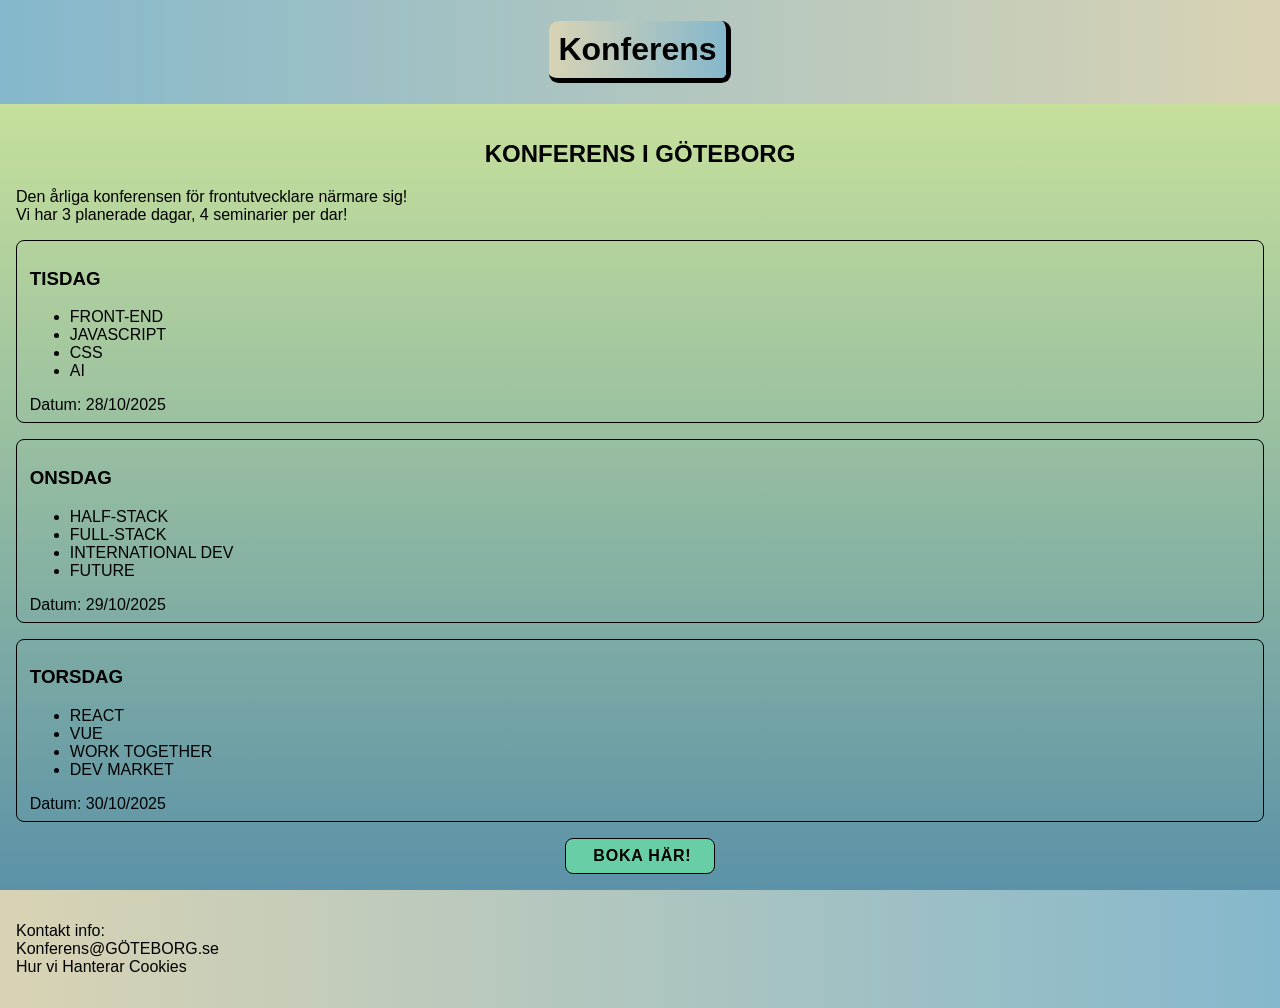
==== index.html @ 5eea9b91 "additional hmtl added" ====
<!DOCTYPE html>
<html lang="en">
<head>
    <meta charset="UTF-8">
    <meta name="viewport" content="width=device-width, initial-scale=1.0">
    <title>Konferens</title>
    <link rel="stylesheet" href="style.css">
</head>
<body>
    <header class="header">
        <div class="">
            <h1 class="title-konferens"> Konferens </h1>
        </div>
        
    </header>

    <main class="main">
        <div class="main-contents">
            <h2 class="konf-i-gtb">
                KONFERENS I GÖTEBORG
            </h2>
            <div>
                Den årliga konferensen för frontutvecklare närmare sig!
            </div>
            <div>
                Vi har 3 planerade dagar, 4 seminarier per dar!
            </div>
        </div>
        <div>
            <div class="dagar">
                <h3>
                    TISDAG
                </h3>
                <ul>
                    <li>
                        FRONT-END
                    </li>
                    <li>
                        JAVASCRIPT
                    </li>
                    <li>
                        CSS
                    </li>
                    <li>
                        AI
                    </li>
                </ul>
                Datum: 28/10/2025
            </div>
            <div class="dagar"> 
                <h3>
                    ONSDAG
                </h3>
                <ul>
                    <li>
                        HALF-STACK
                    </li>
                    <li>
                        FULL-STACK
                    </li>
                    <li>
                        INTERNATIONAL DEV
                    </li>
                    <li>
                        FUTURE
                    </li>
                </ul>
                Datum: 29/10/2025
            </div>
            <div class="dagar"> 
                <h3>
                    TORSDAG
                </h3>
                <ul>
                    <li>
                        REACT
                    </li>
                    <li>
                        VUE
                    </li>
                    <li>
                        WORK TOGETHER
                    </li>
                    <li>
                        DEV MARKET
                    </li>
                </ul>
                Datum: 30/10/2025
            </div>
            <div class="parent-boka">
                <div class="boka">
                    <div class="boka:hover">BOKA HÄR!  </div>
                </div>
            </div>
        </div>
    </main>


    <footer class="footer">
        <div class="footer-text">
            <div>
                Kontakt info: <br>
                Konferens@GÖTEBORG.se
            </div>
            <div>
                Hur vi Hanterar Cookies
            </div>
        </div>
    </footer>
</body>
</html>
---- style.css ----
:root {
    --header-title: #7bf0c1;
    --header-background: #3ec5a8;
    --main-green: #9BF8AA;
    --main-gray: #d1e9e9;
    --footer-title: #67cea5;
    --footer-background: #b9bdbc;

    font-family: 'Franklin Gothic Medium', 'Arial Narrow', Arial, sans-serif;
}

/* * {
    border: dashed 1px hotpink;
} */

body{
    margin: 0;
    padding: 0;
}

.header {
    display: flex;
    justify-content: center;
    width: 100%;
    top: 0;
    position: sticky;

    background: linear-gradient(90deg,rgb(133, 184, 204) 0%, rgba(217, 211, 180, 1) 100%);

}

.title-konferens {
    display: flex;
    /* background-color: var(--header-title);     */
    background: linear-gradient(90deg,rgb(217, 211, 180, 1) 0%, rgba(133, 184, 204) 100%); 

    padding: 0.3em;
    border-radius: 0.3em 0.3em 0.3em 0.3em;
    border-right: solid 5px black;
    border-bottom: solid 5px black;
}

.main {
    
    /* background: var(--main-gray); */
    background: #5b92a8;
    
    background: linear-gradient(360deg,rgba(91, 146, 168, 1) 0%, rgba(198, 224, 155, 1) 100%);
    padding: 1em 1em 1em 1em;
    height: 100%;
}

/* .main-contents {
    margin: 2em 2em 2em 2em;
} */

.konf-i-gtb {
    display: flex;
    justify-content: center;
}

.dagar {
    border: 1px solid black;
    margin-top: 1em;
    padding: 0.5em 0.5em 0.5em 0.8em;
    border-radius: 0.5em;
}

.parent-boka {
    display: flex;
    justify-content: center;
}

.boka {
    border: 1px solid black;
    margin-top: 1em;
    padding: 0.5em 0.5em 0.5em 0.8em;

    border-radius: 0.5em;
    width: 8em;
    justify-content: center;
    text-align: center;
    font-weight: bold;

    background-color: var(--footer-title);
    letter-spacing: 0.05em;

}

.boka:hover {
    transform: scale(1.3);
}

.footer {
    position: static;
    bottom: 0;
    padding: 1em 0;
    width: 100%;

    background: linear-gradient(90deg,rgb(217, 211, 180, 1) 0%, rgba(133, 184, 204) 100%); 
}

.footer-text {
    margin: 1em;

}
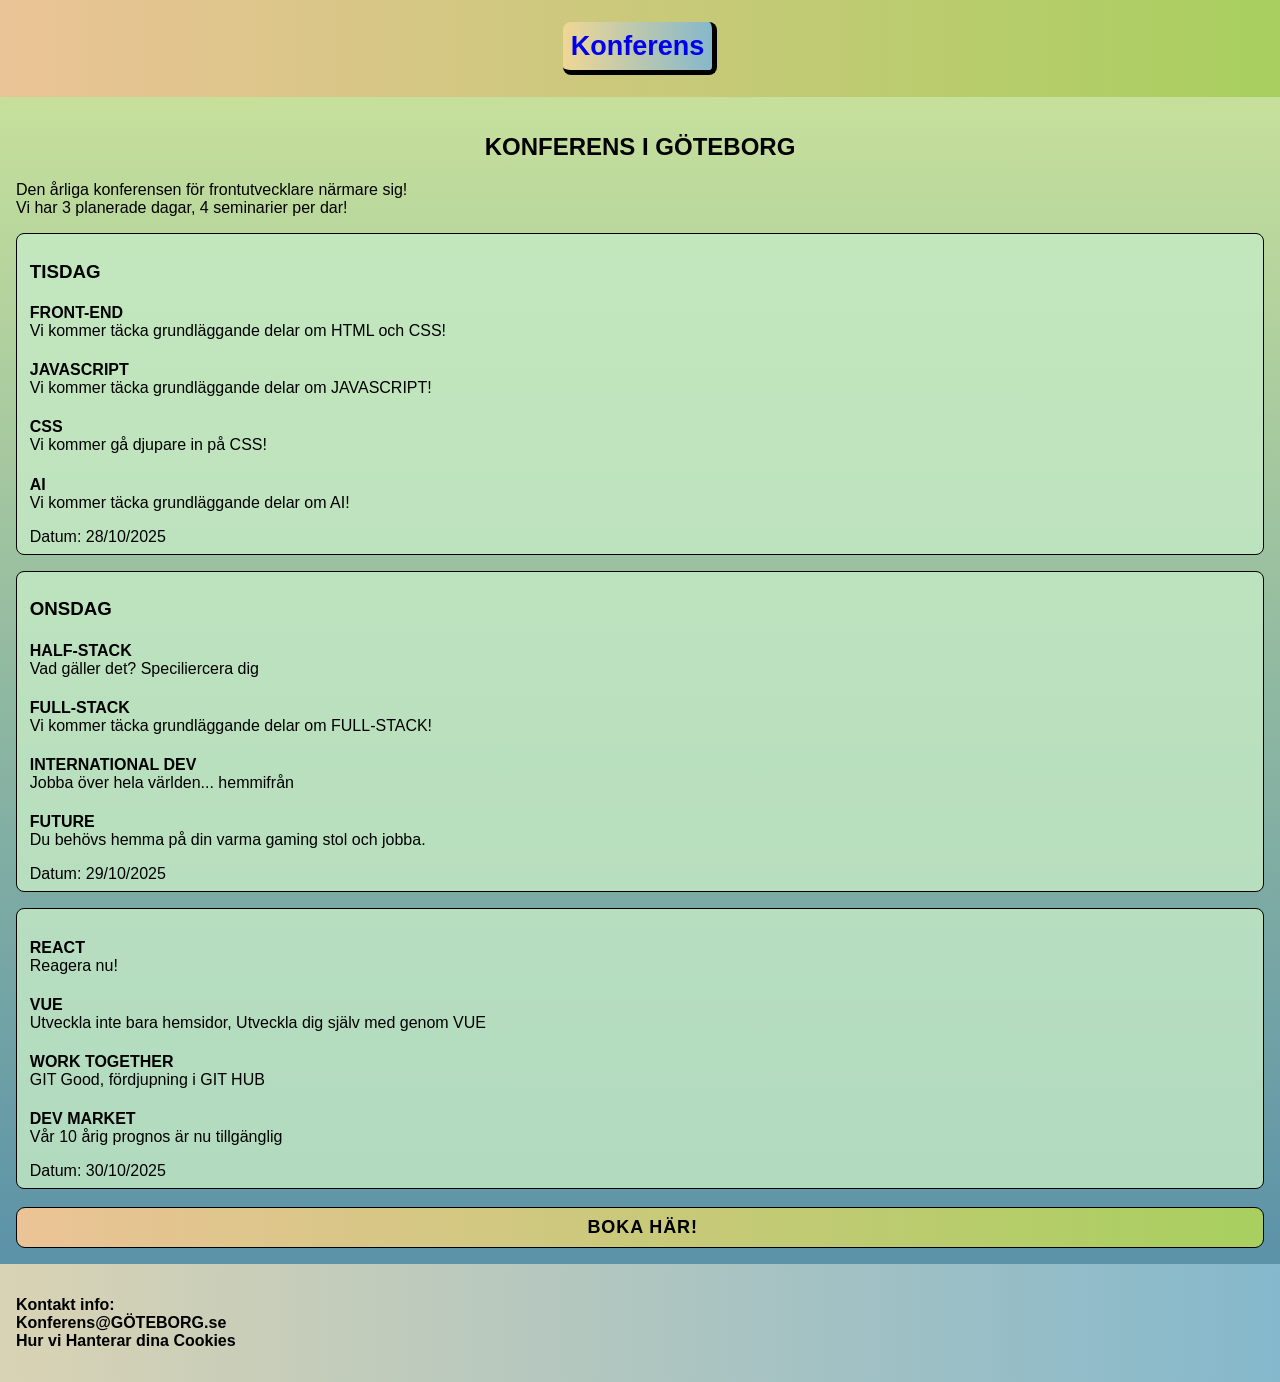
==== commit dc28e672: "Reworked footer, header and added buttoms" ====
--- a/index.html
+++ b/index.html
@@ -5,14 +5,17 @@
     <meta name="viewport" content="width=device-width, initial-scale=1.0">
     <title>Konferens</title>
     <link rel="stylesheet" href="style.css">
+    <link rel="stylesheet" href="style-index.css">
 </head>
 <body>
     <header class="header">
-        <div class="">
-            <h1 class="title-konferens"> Konferens </h1>
+        <div>
+            <a href="/index.html"> 
+                <h2 class="title-konferens"> 
+                    Konferens
+                </h2>
+            </a>
         </div>
-        
-    </header>
 
     <main class="main">
         <div class="main-contents">
@@ -31,66 +34,99 @@
                 <h3>
                     TISDAG
                 </h3>
-                <ul>
-                    <li>
-                        FRONT-END
-                    </li>
-                    <li>
-                        JAVASCRIPT
-                    </li>
-                    <li>
-                        CSS
-                    </li>
-                    <li>
-                        AI
-                    </li>
-                </ul>
+                <div class="dagar-margin">
+                    <div>
+                        <h4>
+                            FRONT-END
+                        </h4>        
+                        <p>Vi kommer täcka grundläggande delar om HTML och CSS!</p>
+                    </div>
+                    <div>
+                        <h4>
+                            JAVASCRIPT
+                        </h4>        
+                        <p>Vi kommer täcka grundläggande delar om JAVASCRIPT!</p>
+                    </div>
+                    <div>
+                        <h4>
+                            CSS
+                        </h4>        
+                        <p>Vi kommer gå djupare in på CSS!</p>
+                    </div>
+                    <div>
+                        <h4>
+                            AI
+                        </h4>        
+                        <p>Vi kommer täcka grundläggande delar om AI!</p>
+                    </div>
+                </div>
                 Datum: 28/10/2025
             </div>
             <div class="dagar"> 
                 <h3>
                     ONSDAG
                 </h3>
-                <ul>
-                    <li>
-                        HALF-STACK
-                    </li>
-                    <li>
-                        FULL-STACK
-                    </li>
-                    <li>
-                        INTERNATIONAL DEV
-                    </li>
-                    <li>
-                        FUTURE
-                    </li>
-                </ul>
+                <div class="dagar-margin">
+                    <div>
+                        <h4>
+                            HALF-STACK
+                        </h4>        
+                        <p>Vad gäller det? Speciliercera dig</p>
+                    </div>
+                    <div>
+                        <h4>
+                            FULL-STACK
+                        </h4>        
+                        <p>Vi kommer täcka grundläggande delar om FULL-STACK!</p>
+                    </div>
+                    <div>
+                        <h4>
+                            INTERNATIONAL DEV
+                        </h4>        
+                        <p>Jobba över hela världen... hemmifrån</p>
+                    </div>
+                    <div>
+                        <h4>
+                            FUTURE
+                        </h4>        
+                        <p>Du behövs hemma på din varma gaming stol och jobba.</p>
+                    </div>
+                </div>
                 Datum: 29/10/2025
             </div>
             <div class="dagar"> 
-                <h3>
-                    TORSDAG
-                </h3>
-                <ul>
-                    <li>
-                        REACT
-                    </li>
-                    <li>
-                        VUE
-                    </li>
-                    <li>
-                        WORK TOGETHER
-                    </li>
-                    <li>
-                        DEV MARKET
-                    </li>
-                </ul>
+                <div class="dagar-margin">
+                    <div>
+                        <h4>
+                            REACT
+                        </h4>        
+                        <p>Reagera nu!</p>
+                    </div>
+                    <div>
+                        <h4>
+                            VUE
+                        </h4>        
+                        <p>Utveckla inte bara hemsidor, Utveckla dig själv med genom VUE</p>
+                    </div>
+                    <div>
+                        <h4>
+                            WORK TOGETHER
+                        </h4>        
+                        <p>GIT Good, fördjupning i GIT HUB</p>
+                    </div>
+                    <div>
+                        <h4>
+                            DEV MARKET
+                        </h4>        
+                        <p>Vår 10 årig prognos är nu tillgänglig</p>
+                    </div>
+                </div>
                 Datum: 30/10/2025
             </div>
             <div class="parent-boka">
-                <div class="boka">
-                    <div class="boka:hover">BOKA HÄR!  </div>
-                </div>
+                <a href="/bokning.html" class="boka">
+                    BOKA HÄR!
+                </a>
             </div>
         </div>
     </main>
@@ -103,7 +139,7 @@
                 Konferens@GÖTEBORG.se
             </div>
             <div>
-                Hur vi Hanterar Cookies
+                Hur vi Hanterar dina Cookies
             </div>
         </div>
     </footer>
--- a/style.css
+++ b/style.css
@@ -1,10 +1,11 @@
 :root {
     --header-title: #7bf0c1;
-    --header-background: #3ec5a8;
+    --header-background: #baf58a;
     --main-green: #9BF8AA;
     --main-gray: #d1e9e9;
     --footer-title: #67cea5;
     --footer-background: #b9bdbc;
+    --days-background: #adcec6;
 
     font-family: 'Franklin Gothic Medium', 'Arial Narrow', Arial, sans-serif;
 }
@@ -18,21 +19,25 @@
     padding: 0;
 }
 
-.header {
+.header a{
     display: flex;
     justify-content: center;
     width: 100%;
     top: 0;
     position: sticky;
+    font-size: large;
+    
+    text-decoration: none;
+    /* background: linear-gradient(90deg,rgb(133, 184, 204) 0%, rgba(217, 211, 180, 1) 100%); */
+    /* background-color: var(--header-background); */
+        background: linear-gradient(90deg,rgb(235, 195, 150) 0%, rgb(168, 207, 95) 100%); 
+}
 
-    background: linear-gradient(90deg,rgb(133, 184, 204) 0%, rgba(217, 211, 180, 1) 100%);
-
-}
 
 .title-konferens {
     display: flex;
     /* background-color: var(--header-title);     */
-    background: linear-gradient(90deg,rgb(217, 211, 180, 1) 0%, rgba(133, 184, 204) 100%); 
+    background: linear-gradient(90deg,rgb(240, 215, 148) 0%, rgba(133, 184, 204) 100%); 
 
     padding: 0.3em;
     border-radius: 0.3em 0.3em 0.3em 0.3em;
@@ -40,35 +45,15 @@
     border-bottom: solid 5px black;
 }
 
-.main {
-    
-    /* background: var(--main-gray); */
-    background: #5b92a8;
-    
-    background: linear-gradient(360deg,rgba(91, 146, 168, 1) 0%, rgba(198, 224, 155, 1) 100%);
-    padding: 1em 1em 1em 1em;
-    height: 100%;
-}
+.title-konferens:hover {
+    transform: translateY(-5px);
 
-/* .main-contents {
-    margin: 2em 2em 2em 2em;
-} */
-
-.konf-i-gtb {
-    display: flex;
-    justify-content: center;
-}
-
-.dagar {
-    border: 1px solid black;
-    margin-top: 1em;
-    padding: 0.5em 0.5em 0.5em 0.8em;
-    border-radius: 0.5em;
 }
 
 .parent-boka {
     display: flex;
     justify-content: center;
+    
 }
 
 .boka {
@@ -76,19 +61,20 @@
     margin-top: 1em;
     padding: 0.5em 0.5em 0.5em 0.8em;
 
+
+
     border-radius: 0.5em;
-    width: 8em;
-    justify-content: center;
     text-align: center;
     font-weight: bold;
 
-    background-color: var(--footer-title);
     letter-spacing: 0.05em;
+    text-decoration: none;
+    color: black;
 
 }
 
 .boka:hover {
-    transform: scale(1.3);
+    transform: translateY(-5px);
 }
 
 .footer {
@@ -102,5 +88,5 @@
 
 .footer-text {
     margin: 1em;
-
+    font-weight: 600;
 }
--- a/style-index.css
+++ b/style-index.css
@@ -0,0 +1,38 @@
+.main {
+    
+    /* background: var(--main-gray); */
+    background: #5b92a8;
+    
+    background: linear-gradient(360deg,rgba(91, 146, 168, 1) 0%, rgba(198, 224, 155, 1) 100%);
+    padding: 1em 1em 1em 1em;
+    height: 100%;
+}
+
+
+.konf-i-gtb {
+    display: flex;
+    justify-content: center;
+}
+
+.dagar {
+    border: 1px solid black;
+    margin-top: 1em;
+    padding: 0.5em 0.5em 0.5em 0.8em;
+    border-radius: 0.5em;
+
+    /* background-color: var(--days-background); */
+    background-color: rgba(198, 235, 198, 0.8); /* 0.8 = 80% solid color o 20% transparent */
+}
+
+.dagar:hover {
+    transform: translateY(-10px);
+}
+
+.dagar-margin {
+    div > h4 {
+        margin-bottom: 0;
+    }
+    div > p {
+        margin-top: 0;
+    }
+}
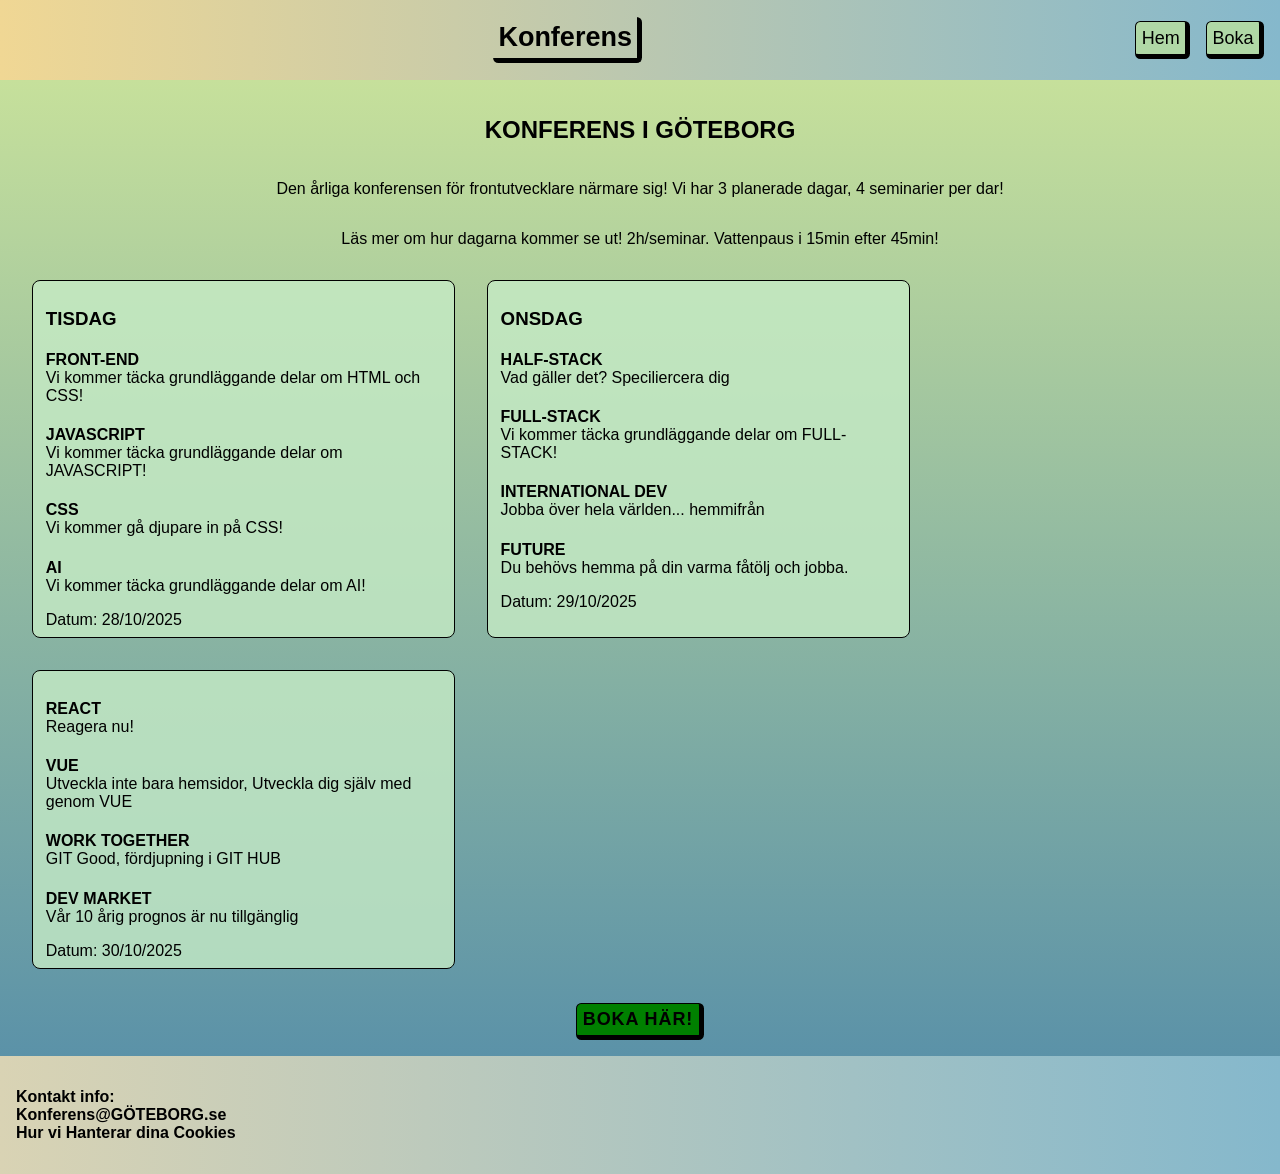
==== commit 8e17530f: "Updated Header V2" ====
--- a/index.html
+++ b/index.html
@@ -10,11 +10,22 @@
 <body>
     <header class="header">
         <div>
+            <div class="header-container">
+                <div></div>
             <a href="/index.html"> 
                 <h2 class="title-konferens"> 
                     Konferens
                 </h2>
             </a>
+            <nav class="nav-buttoms">
+                <a href="/index.html" class="nav-btn">
+                    Hem
+                </a>
+                <a href="/bokning.html" class="nav-btn">
+                    Boka
+                </a>
+            </nav>
+            </div>
         </div>
 
     <main class="main">
@@ -22,14 +33,15 @@
             <h2 class="konf-i-gtb">
                 KONFERENS I GÖTEBORG
             </h2>
-            <div>
-                Den årliga konferensen för frontutvecklare närmare sig!
-            </div>
-            <div>
-                Vi har 3 planerade dagar, 4 seminarier per dar!
-            </div>
+            <p>
+                Den årliga konferensen för frontutvecklare närmare sig! Vi har 3 planerade dagar, 4 seminarier per dar!
+            </p>
+            <p>
+                Läs mer om hur dagarna kommer se ut! 2h/seminar. Vattenpaus i 15min efter 45min!
+            </p>
+
         </div>
-        <div>
+        <div class="dagar-container">
             <div class="dagar">
                 <h3>
                     TISDAG
@@ -89,7 +101,7 @@
                         <h4>
                             FUTURE
                         </h4>        
-                        <p>Du behövs hemma på din varma gaming stol och jobba.</p>
+                        <p>Du behövs hemma på din varma fåtölj och jobba.</p>
                     </div>
                 </div>
                 Datum: 29/10/2025
@@ -123,12 +135,13 @@
                 </div>
                 Datum: 30/10/2025
             </div>
-            <div class="parent-boka">
+            
+        </div>
+        <div class="parent-boka">
                 <a href="/bokning.html" class="boka">
                     BOKA HÄR!
                 </a>
             </div>
-        </div>
     </main>
 
 
--- a/style.css
+++ b/style.css
@@ -22,28 +22,67 @@
 .header a{
     display: flex;
     justify-content: center;
-    width: 100%;
+    align-items: center;
     top: 0;
     position: sticky;
     font-size: large;
-    
     text-decoration: none;
-    /* background: linear-gradient(90deg,rgb(133, 184, 204) 0%, rgba(217, 211, 180, 1) 100%); */
-    /* background-color: var(--header-background); */
-        background: linear-gradient(90deg,rgb(235, 195, 150) 0%, rgb(168, 207, 95) 100%); 
-}
-
-
-.title-konferens {
-    display: flex;
-    /* background-color: var(--header-title);     */
-    background: linear-gradient(90deg,rgb(240, 215, 148) 0%, rgba(133, 184, 204) 100%); 
 
     padding: 0.3em;
     border-radius: 0.3em 0.3em 0.3em 0.3em;
     border-right: solid 5px black;
     border-bottom: solid 5px black;
+
+    /* background: linear-gradient(90deg,rgb(133, 184, 204) 0%, rgba(217, 211, 180, 1) 100%); */
+    /* background-color: var(--header-background); */
 }
+
+.header-container{
+    display: flex;
+    align-items: center;
+    justify-content: space-between;
+    height: 5em;
+        background: linear-gradient(90deg,rgb(240, 215, 148) 0%, rgba(133, 184, 204) 100%); 
+
+}
+
+.title-link{
+    text-decoration: none;
+    color: black;
+}
+
+.title-konferens{
+    margin: 0;
+    font-size: 1.5em;
+    color: black;
+    text-decoration: none;
+
+}
+
+.nav-buttoms {
+    display: flex;
+    gap: 1em;
+    padding-right: 1em;
+}
+
+.nav-btn{
+    text-decoration: none;
+    background-color: rgb(176, 216, 166);
+    color: black;
+    padding: 16px 12px;
+    border-radius: 0.3em 0.3em 0.3em 0.3em;
+    font-size: 0.9rem;
+    transition: background-color 0.3s ease;
+    border: solid 1px black;
+
+
+}
+
+.nav-btn:hover{
+    background-color: #677ace;
+}
+
+
 
 .title-konferens:hover {
     transform: translateY(-5px);
@@ -70,6 +109,7 @@
     letter-spacing: 0.05em;
     text-decoration: none;
     color: black;
+    background-color: green;
 
 }
 
--- a/style-index.css
+++ b/style-index.css
@@ -6,19 +6,35 @@
     background: linear-gradient(360deg,rgba(91, 146, 168, 1) 0%, rgba(198, 224, 155, 1) 100%);
     padding: 1em 1em 1em 1em;
     height: 100%;
+
+    
 }
 
+.main-contents{
+    display: flex;
+    flex-direction: column;
+    align-items: center;
+}
 
 .konf-i-gtb {
     display: flex;
     justify-content: center;
 }
 
+
+.dagar-container{
+    display: flex;
+    flex-wrap: wrap;
+
+}
 .dagar {
+
     border: 1px solid black;
-    margin-top: 1em;
+    margin: 1em 1em;
     padding: 0.5em 0.5em 0.5em 0.8em;
     border-radius: 0.5em;
+
+    width: 25em;
 
     /* background-color: var(--days-background); */
     background-color: rgba(198, 235, 198, 0.8); /* 0.8 = 80% solid color o 20% transparent */
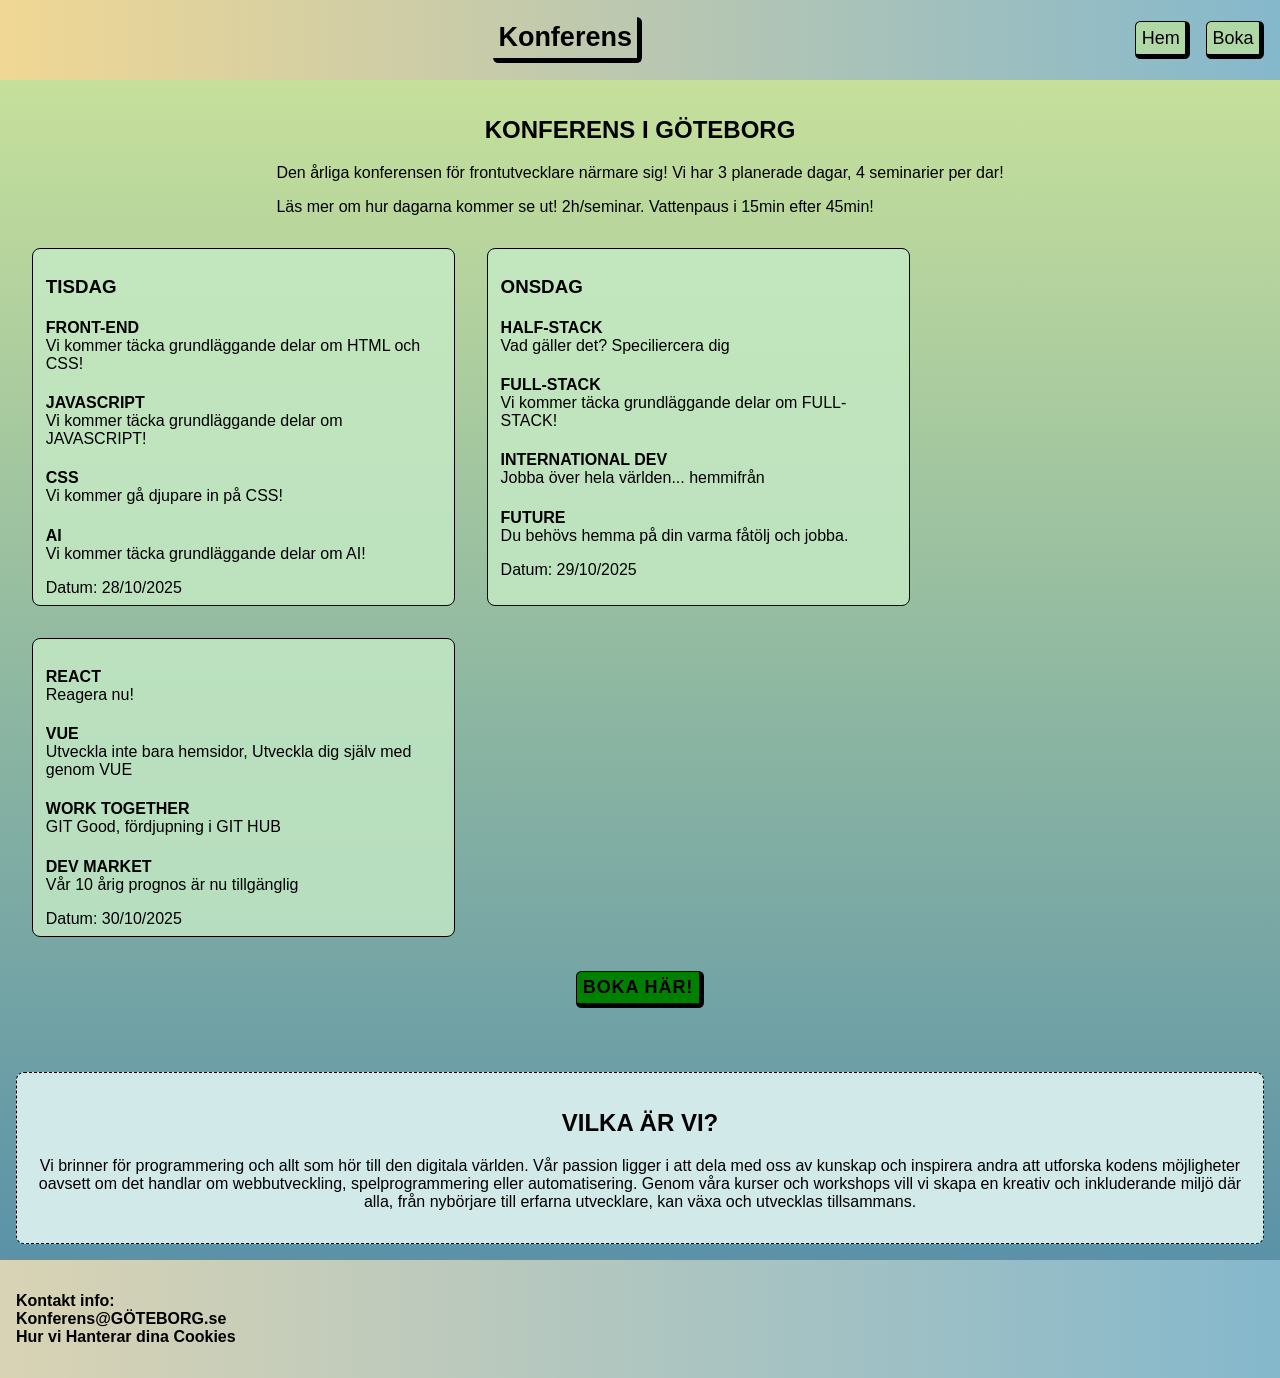
==== commit 7288535e: "added about us in homepage" ====
--- a/index.html
+++ b/index.html
@@ -29,7 +29,7 @@
         </div>
 
     <main class="main">
-        <div class="main-contents">
+        <div>
             <h2 class="konf-i-gtb">
                 KONFERENS I GÖTEBORG
             </h2>
@@ -142,6 +142,13 @@
                     BOKA HÄR!
                 </a>
             </div>
+
+        <div>
+            <div class="vilka-är-vi">
+                <h2>VILKA ÄR VI?</h2>
+                <p>Vi brinner för programmering och allt som hör till den digitala världen. Vår passion ligger i att dela med oss av kunskap och inspirera andra att utforska kodens möjligheter  oavsett om det handlar om webbutveckling, spelprogrammering eller automatisering. Genom våra kurser och workshops vill vi skapa en kreativ och inkluderande miljö där alla, från nybörjare till erfarna utvecklare, kan växa och utvecklas tillsammans.</p>
+            </div>
+        </div>
     </main>
 
 
--- a/style-index.css
+++ b/style-index.css
@@ -7,14 +7,17 @@
     padding: 1em 1em 1em 1em;
     height: 100%;
 
-    
+    display: flex;
+    align-items: center;
+    flex-direction: column;
+
 }
 
-.main-contents{
+/* .main-contents{
     display: flex;
     flex-direction: column;
     align-items: center;
-}
+} */
 
 .konf-i-gtb {
     display: flex;
@@ -51,4 +54,14 @@
     div > p {
         margin-top: 0;
     }
+}
+
+
+.vilka-är-vi {
+    border: dashed 1px black;
+    border-radius: 0.5em;
+    background-color: var(--main-gray);
+    padding: 1em 1em;
+    margin-top: 4em;
+    text-align: center;
 }
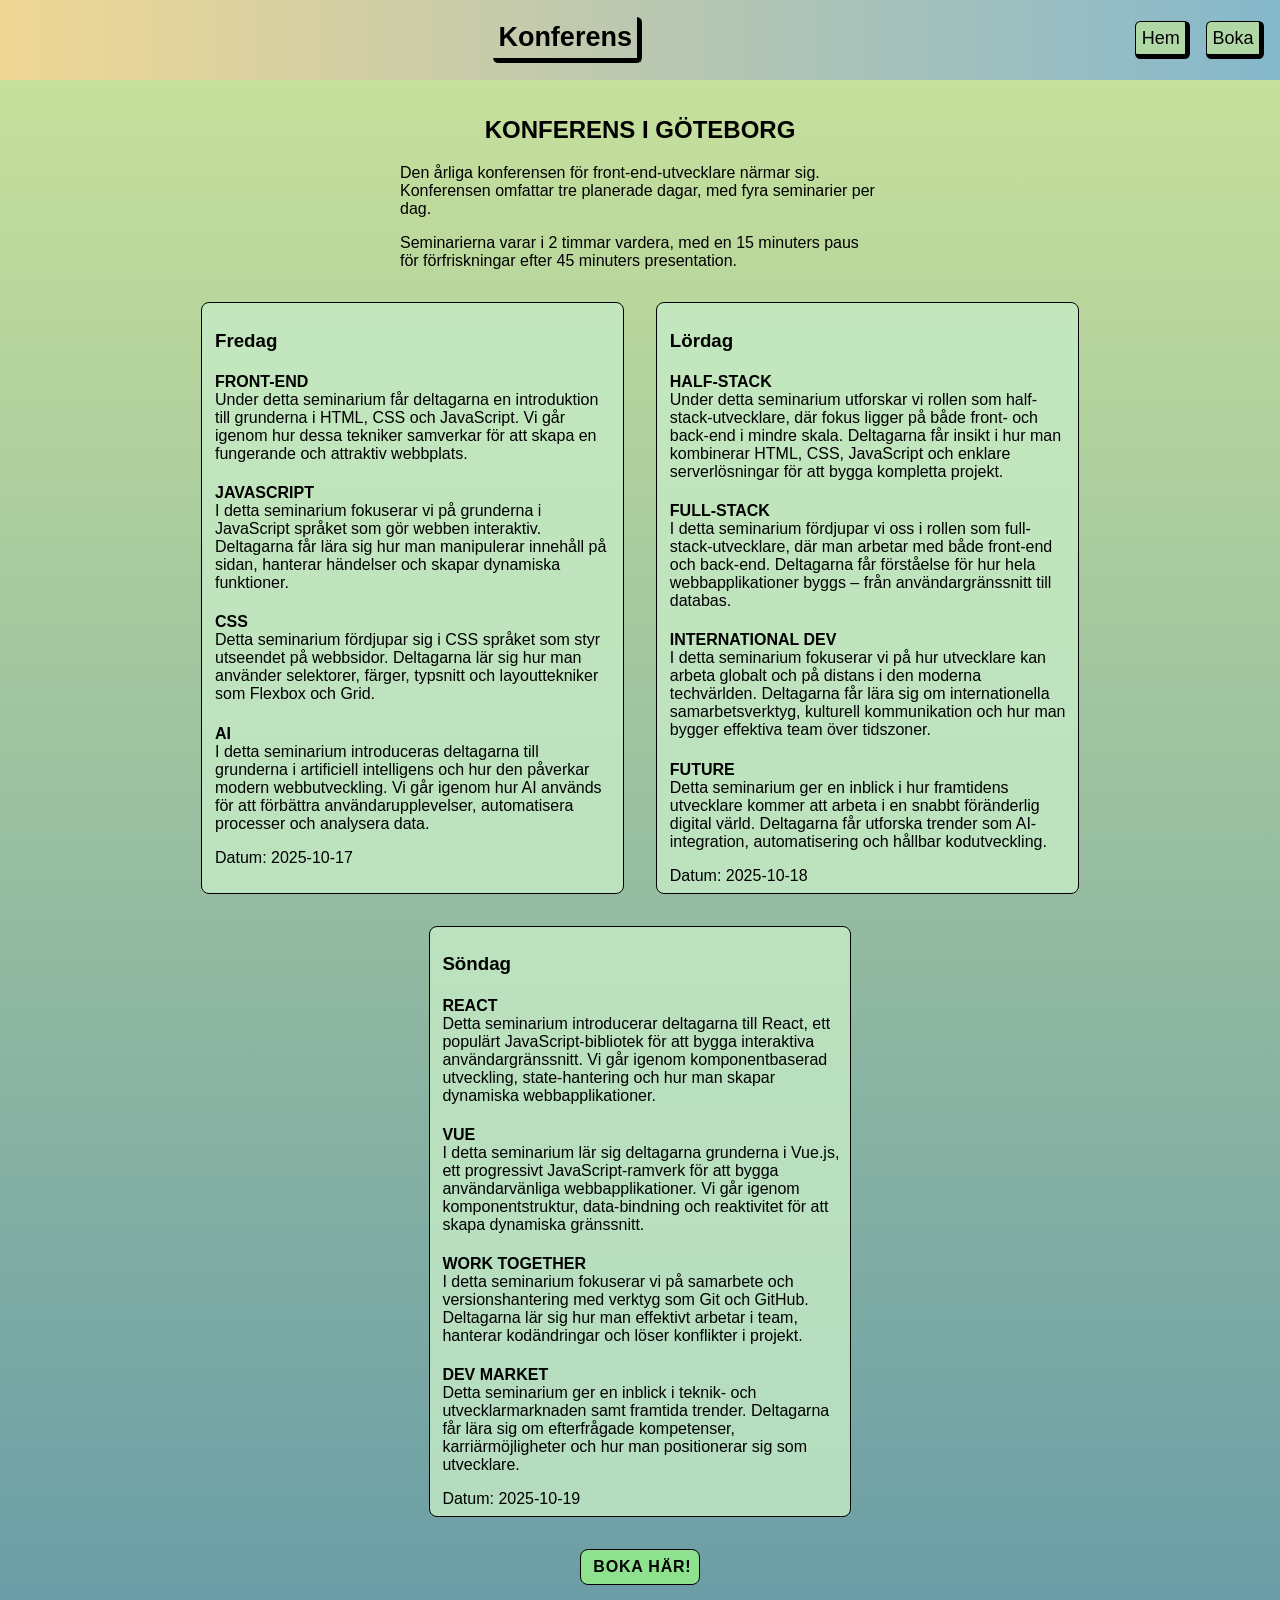
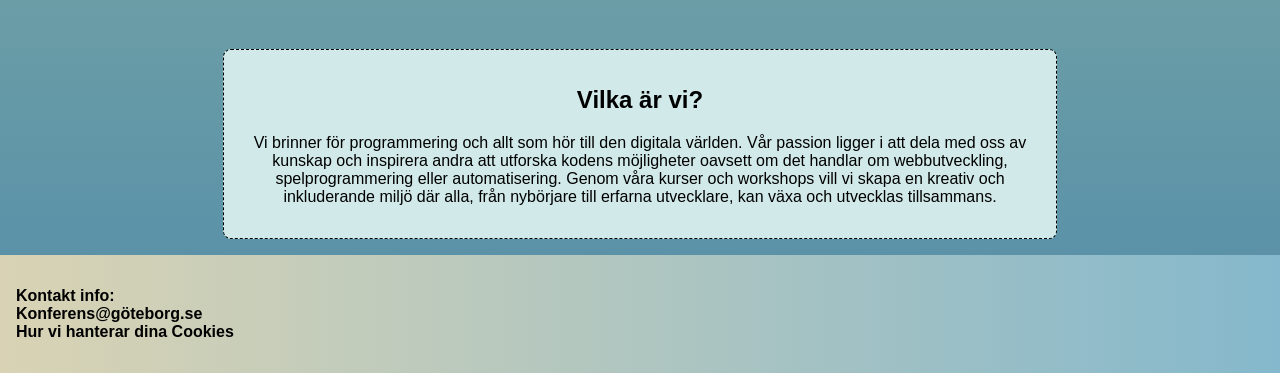
==== commit 3234d4c3: "updated bokningssidan" ====
--- a/index.html
+++ b/index.html
@@ -27,113 +27,130 @@
             </nav>
             </div>
         </div>
+    </header>
 
     <main class="main">
         <div>
             <h2 class="konf-i-gtb">
                 KONFERENS I GÖTEBORG
             </h2>
-            <p>
-                Den årliga konferensen för frontutvecklare närmare sig! Vi har 3 planerade dagar, 4 seminarier per dar!
+            <p class="konf-beskrivning">
+                Den årliga konferensen för front-end-utvecklare närmar sig. Konferensen omfattar tre planerade dagar, med fyra seminarier per dag.   
             </p>
-            <p>
-                Läs mer om hur dagarna kommer se ut! 2h/seminar. Vattenpaus i 15min efter 45min!
+            <p class="konf-beskrivning">
+               Seminarierna varar i 2 timmar vardera, med en 15 minuters paus för förfriskningar efter 45 minuters presentation.     
             </p>
 
         </div>
         <div class="dagar-container">
             <div class="dagar">
                 <h3>
-                    TISDAG
+                    Fredag
                 </h3>
                 <div class="dagar-margin">
                     <div>
                         <h4>
                             FRONT-END
                         </h4>        
-                        <p>Vi kommer täcka grundläggande delar om HTML och CSS!</p>
+                        <p>Under detta seminarium får deltagarna en introduktion till grunderna i HTML, CSS och JavaScript.
+                        Vi går igenom hur dessa tekniker samverkar för att skapa en fungerande och attraktiv webbplats.
+                        </p>
                     </div>
                     <div>
                         <h4>
                             JAVASCRIPT
                         </h4>        
-                        <p>Vi kommer täcka grundläggande delar om JAVASCRIPT!</p>
+                        <p>I detta seminarium fokuserar vi på grunderna i JavaScript språket som gör webben interaktiv.
+                        Deltagarna får lära sig hur man manipulerar innehåll på sidan, hanterar händelser och skapar dynamiska funktioner.</p>
                     </div>
                     <div>
                         <h4>
                             CSS
                         </h4>        
-                        <p>Vi kommer gå djupare in på CSS!</p>
+                        <p>Detta seminarium fördjupar sig i CSS språket som styr utseendet på webbsidor.
+                        Deltagarna lär sig hur man använder selektorer, färger, typsnitt och layouttekniker som Flexbox och Grid.</p>
                     </div>
                     <div>
                         <h4>
                             AI
                         </h4>        
-                        <p>Vi kommer täcka grundläggande delar om AI!</p>
+                        <p>I detta seminarium introduceras deltagarna till grunderna i artificiell intelligens och hur den påverkar modern webbutveckling.
+                        Vi går igenom hur AI används för att förbättra användarupplevelser, automatisera processer och analysera data.</p>
                     </div>
                 </div>
-                Datum: 28/10/2025
+                Datum: 2025-10-17
             </div>
             <div class="dagar"> 
                 <h3>
-                    ONSDAG
+                    Lördag
                 </h3>
                 <div class="dagar-margin">
                     <div>
                         <h4>
                             HALF-STACK
                         </h4>        
-                        <p>Vad gäller det? Speciliercera dig</p>
+                        <p>Under detta seminarium utforskar vi rollen som half-stack-utvecklare, där fokus ligger på både front- och back-end i mindre skala.
+                        Deltagarna får insikt i hur man kombinerar HTML, CSS, JavaScript och enklare serverlösningar för att bygga kompletta projekt.</p>
                     </div>
                     <div>
                         <h4>
                             FULL-STACK
                         </h4>        
-                        <p>Vi kommer täcka grundläggande delar om FULL-STACK!</p>
+                        <p>I detta seminarium fördjupar vi oss i rollen som full-stack-utvecklare, där man arbetar med både front-end och back-end.
+                        Deltagarna får förståelse för hur hela webbapplikationer byggs – från användargränssnitt till databas.</p>
                     </div>
                     <div>
                         <h4>
                             INTERNATIONAL DEV
                         </h4>        
-                        <p>Jobba över hela världen... hemmifrån</p>
+                        <p>I detta seminarium fokuserar vi på hur utvecklare kan arbeta globalt och på distans i den moderna techvärlden.
+                        Deltagarna får lära sig om internationella samarbetsverktyg, kulturell kommunikation och hur man bygger effektiva team över tidszoner.</p>
                     </div>
                     <div>
                         <h4>
                             FUTURE
                         </h4>        
-                        <p>Du behövs hemma på din varma fåtölj och jobba.</p>
+                        <p>Detta seminarium ger en inblick i hur framtidens utvecklare kommer att arbeta i en snabbt föränderlig digital värld.
+                        Deltagarna får utforska trender som AI-integration, automatisering och hållbar kodutveckling.</p>
                     </div>
                 </div>
-                Datum: 29/10/2025
+                Datum: 2025-10-18
             </div>
-            <div class="dagar"> 
+            <div class="dagar">
+                <h3>
+                    Söndag
+                </h3> 
                 <div class="dagar-margin">
                     <div>
                         <h4>
                             REACT
                         </h4>        
-                        <p>Reagera nu!</p>
+                        <p>Detta seminarium introducerar deltagarna till React, ett populärt JavaScript-bibliotek för att bygga interaktiva användargränssnitt.
+                        Vi går igenom komponentbaserad utveckling, state-hantering och hur man skapar dynamiska webbapplikationer.</p>
                     </div>
                     <div>
                         <h4>
                             VUE
                         </h4>        
-                        <p>Utveckla inte bara hemsidor, Utveckla dig själv med genom VUE</p>
+                        <p>I detta seminarium lär sig deltagarna grunderna i Vue.js, ett progressivt JavaScript-ramverk för att bygga användarvänliga webbapplikationer.
+                        Vi går igenom komponentstruktur, data-bindning och reaktivitet för att skapa dynamiska gränssnitt.</p>
                     </div>
                     <div>
                         <h4>
                             WORK TOGETHER
                         </h4>        
-                        <p>GIT Good, fördjupning i GIT HUB</p>
+                        <p>I detta seminarium fokuserar vi på samarbete och versionshantering med verktyg som Git och GitHub.
+                        Deltagarna lär sig hur man effektivt arbetar i team, hanterar kodändringar och löser konflikter i projekt.</p>
                     </div>
                     <div>
                         <h4>
                             DEV MARKET
                         </h4>        
-                        <p>Vår 10 årig prognos är nu tillgänglig</p>
+                        <p>Detta seminarium ger en inblick i teknik- och utvecklarmarknaden samt framtida trender.
+                        Deltagarna får lära sig om efterfrågade kompetenser, karriärmöjligheter och hur man positionerar sig som utvecklare.</p>
                     </div>
                 </div>
-                Datum: 30/10/2025
+                Datum: 2025-10-19
             </div>
             
         </div>
@@ -145,7 +162,7 @@
 
         <div>
             <div class="vilka-är-vi">
-                <h2>VILKA ÄR VI?</h2>
+                <h2>Vilka är vi?</h2>
                 <p>Vi brinner för programmering och allt som hör till den digitala världen. Vår passion ligger i att dela med oss av kunskap och inspirera andra att utforska kodens möjligheter  oavsett om det handlar om webbutveckling, spelprogrammering eller automatisering. Genom våra kurser och workshops vill vi skapa en kreativ och inkluderande miljö där alla, från nybörjare till erfarna utvecklare, kan växa och utvecklas tillsammans.</p>
             </div>
         </div>
@@ -156,10 +173,10 @@
         <div class="footer-text">
             <div>
                 Kontakt info: <br>
-                Konferens@GÖTEBORG.se
+                Konferens@göteborg.se
             </div>
             <div>
-                Hur vi Hanterar dina Cookies
+                Hur vi hanterar dina Cookies
             </div>
         </div>
     </footer>
--- a/style.css
+++ b/style.css
@@ -24,6 +24,7 @@
     justify-content: center;
     align-items: center;
     top: 0;
+    bottom: 0;
     position: sticky;
     font-size: large;
     text-decoration: none;
@@ -108,14 +109,18 @@
 
     letter-spacing: 0.05em;
     text-decoration: none;
-    color: black;
-    background-color: green;
+    color: rgb(5, 4, 4);
+    background-color: rgb(142, 226, 142);
 
 }
 
 .boka:hover {
     transform: translateY(-5px);
 }
+
+
+
+
 
 .footer {
     position: static;
--- a/style-index.css
+++ b/style-index.css
@@ -10,6 +10,8 @@
     display: flex;
     align-items: center;
     flex-direction: column;
+    justify-content: center;
+
 
 }
 
@@ -24,11 +26,16 @@
     justify-content: center;
 }
 
+.konf-beskrivning{
+    display: flex;
+    max-width: 30em;
+}
+
 
 .dagar-container{
     display: flex;
     flex-wrap: wrap;
-
+    justify-content: center;
 }
 .dagar {
 
@@ -64,4 +71,5 @@
     padding: 1em 1em;
     margin-top: 4em;
     text-align: center;
+    max-width: 50em;
 }
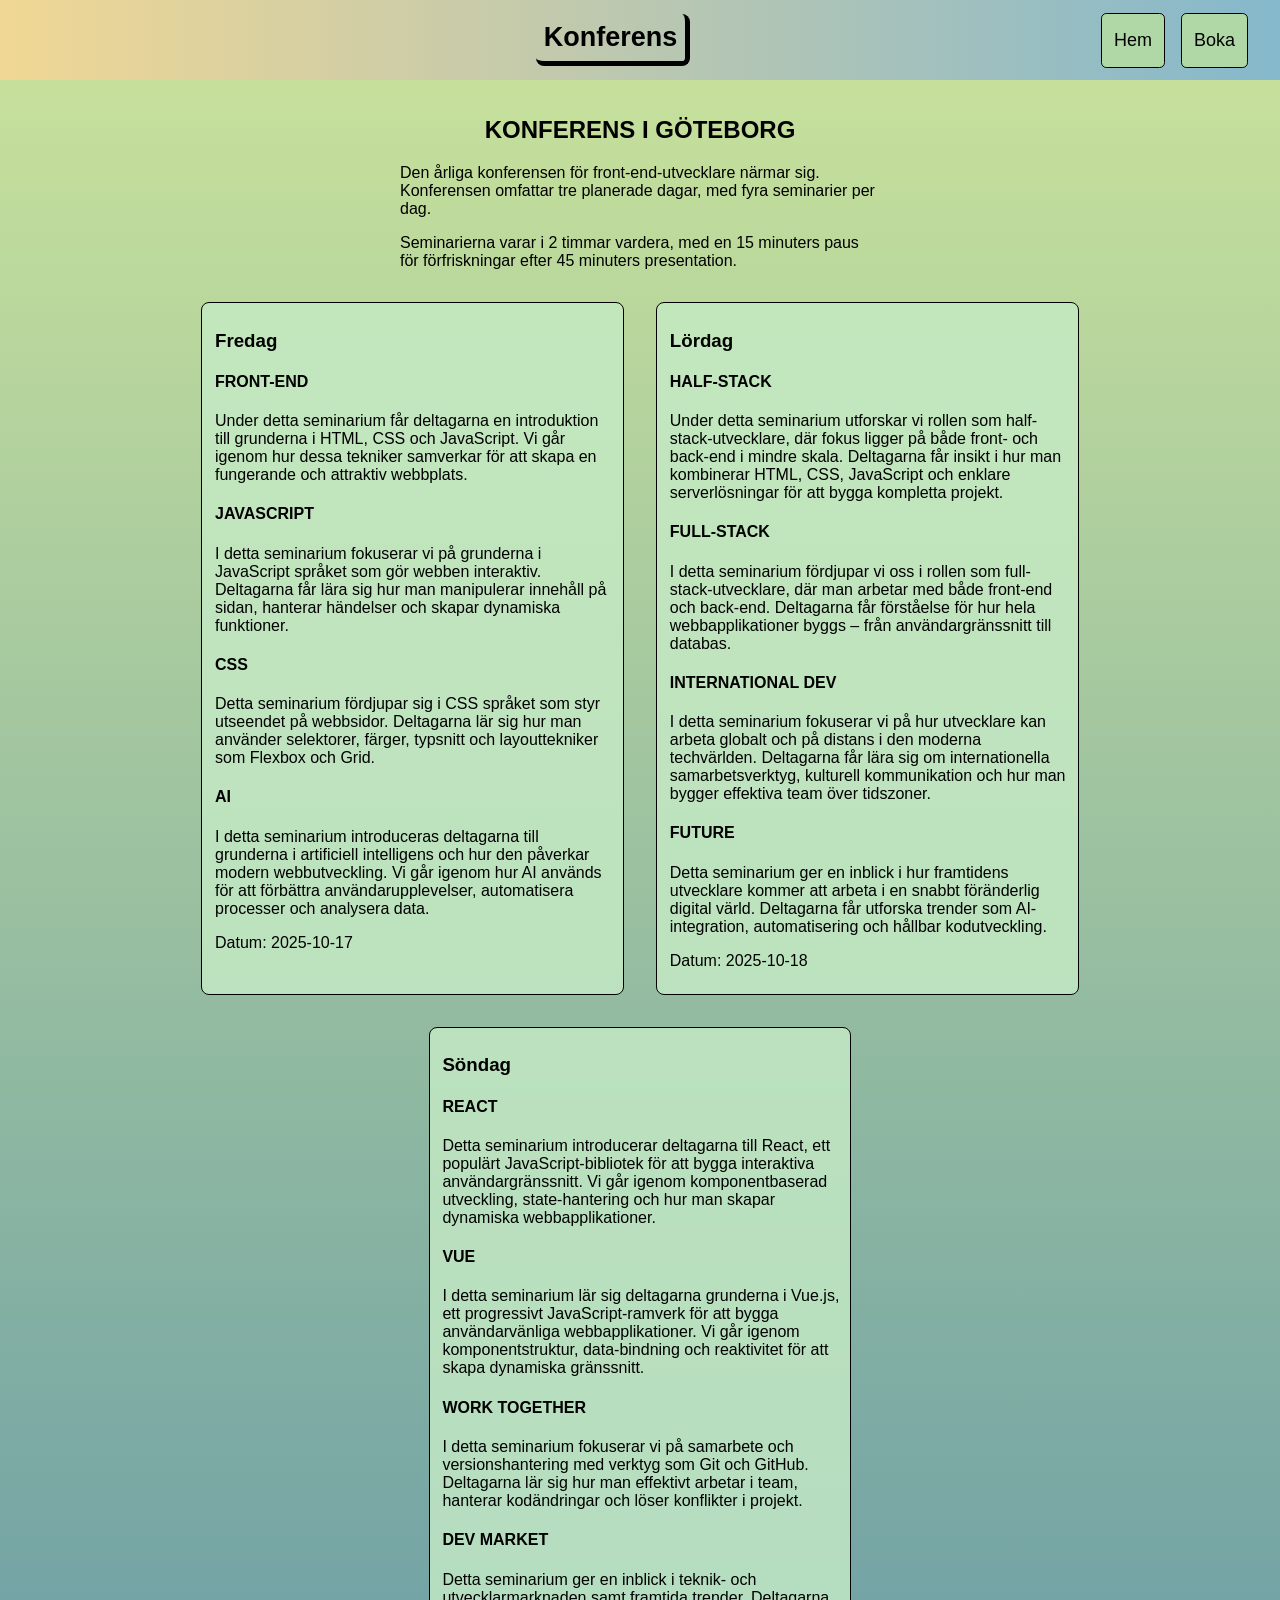
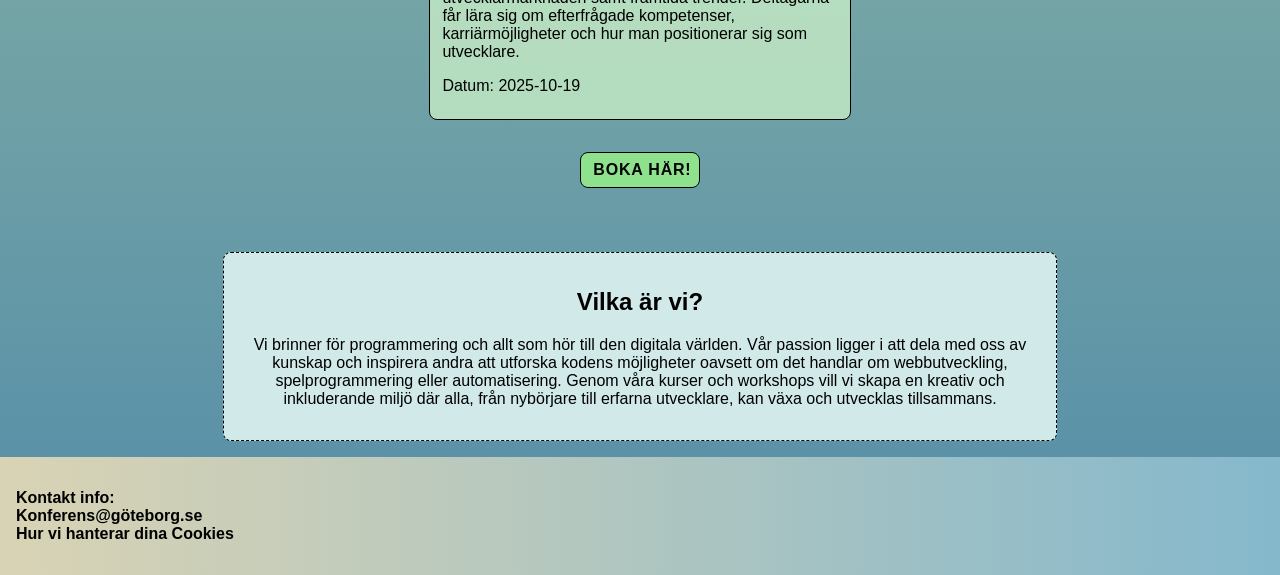
==== commit b34efde0: "validatorerad" ====
--- a/index.html
+++ b/index.html
@@ -1,5 +1,5 @@
 <!DOCTYPE html>
-<html lang="en">
+<html lang="sv">
 <head>
     <meta charset="UTF-8">
     <meta name="viewport" content="width=device-width, initial-scale=1.0">
@@ -9,14 +9,12 @@
 </head>
 <body>
     <header class="header">
-        <div>
+        
             <div class="header-container">
-                <div></div>
             <a href="/index.html"> 
-                <h2 class="title-konferens"> 
-                    Konferens
-                </h2>
+                <h2 class="title-konferens"> Konferens </h2>
             </a>
+
             <nav class="nav-buttoms">
                 <a href="/index.html" class="nav-btn">
                     Hem
@@ -26,14 +24,12 @@
                 </a>
             </nav>
             </div>
-        </div>
+        
     </header>
 
-    <main class="main">
+    <main>
         <div>
-            <h2 class="konf-i-gtb">
-                KONFERENS I GÖTEBORG
-            </h2>
+            <h2 class="konf-i-gtb">KONFERENS I GÖTEBORG</h2>
             <p class="konf-beskrivning">
                 Den årliga konferensen för front-end-utvecklare närmar sig. Konferensen omfattar tre planerade dagar, med fyra seminarier per dag.   
             </p>
@@ -78,7 +74,7 @@
                         Vi går igenom hur AI används för att förbättra användarupplevelser, automatisera processer och analysera data.</p>
                     </div>
                 </div>
-                Datum: 2025-10-17
+                <p>Datum: 2025-10-17</p>
             </div>
             <div class="dagar"> 
                 <h3>
@@ -114,7 +110,7 @@
                         Deltagarna får utforska trender som AI-integration, automatisering och hållbar kodutveckling.</p>
                     </div>
                 </div>
-                Datum: 2025-10-18
+                <p>Datum: 2025-10-18</p>
             </div>
             <div class="dagar">
                 <h3>
@@ -150,7 +146,7 @@
                         Deltagarna får lära sig om efterfrågade kompetenser, karriärmöjligheter och hur man positionerar sig som utvecklare.</p>
                     </div>
                 </div>
-                Datum: 2025-10-19
+                <p>Datum: 2025-10-19</p>
             </div>
             
         </div>
@@ -160,12 +156,12 @@
                 </a>
             </div>
 
-        <div>
+        
             <div class="vilka-är-vi">
                 <h2>Vilka är vi?</h2>
                 <p>Vi brinner för programmering och allt som hör till den digitala världen. Vår passion ligger i att dela med oss av kunskap och inspirera andra att utforska kodens möjligheter  oavsett om det handlar om webbutveckling, spelprogrammering eller automatisering. Genom våra kurser och workshops vill vi skapa en kreativ och inkluderande miljö där alla, från nybörjare till erfarna utvecklare, kan växa och utvecklas tillsammans.</p>
             </div>
-        </div>
+        
     </main>
 
 
--- a/style.css
+++ b/style.css
@@ -1,12 +1,5 @@
 :root {
-    --header-title: #7bf0c1;
-    --header-background: #baf58a;
-    --main-green: #9BF8AA;
     --main-gray: #d1e9e9;
-    --footer-title: #67cea5;
-    --footer-background: #b9bdbc;
-    --days-background: #adcec6;
-
     font-family: 'Franklin Gothic Medium', 'Arial Narrow', Arial, sans-serif;
 }
 
@@ -23,47 +16,46 @@
     display: flex;
     justify-content: center;
     align-items: center;
-    top: 0;
-    bottom: 0;
-    position: sticky;
+
     font-size: large;
     text-decoration: none;
 
-    padding: 0.3em;
-    border-radius: 0.3em 0.3em 0.3em 0.3em;
-    border-right: solid 5px black;
-    border-bottom: solid 5px black;
-
-    /* background: linear-gradient(90deg,rgb(133, 184, 204) 0%, rgba(217, 211, 180, 1) 100%); */
-    /* background-color: var(--header-background); */
+    
+    
 }
 
 .header-container{
     display: flex;
     align-items: center;
-    justify-content: space-between;
+    justify-content: center;
+    position: relative;
+
     height: 5em;
-        background: linear-gradient(90deg,rgb(240, 215, 148) 0%, rgba(133, 184, 204) 100%); 
-
+    background: linear-gradient(90deg,rgb(240, 215, 148) 0%, rgba(133, 184, 204) 100%); 
 }
 
-.title-link{
-    text-decoration: none;
-    color: black;
-}
+
 
 .title-konferens{
-    margin: 0;
+    margin-right: 2em;
     font-size: 1.5em;
     color: black;
     text-decoration: none;
+    position: absolute;
+    
+    border-radius: 0.3em;
+    padding: 0.3em;
+    border-right: solid 5px black;
+    border-bottom: solid 5px black;
 
 }
 
 .nav-buttoms {
     display: flex;
+    position: absolute;
+    right: 2em;
+    padding-left: 1em;
     gap: 1em;
-    padding-right: 1em;
 }
 
 .nav-btn{
@@ -81,12 +73,11 @@
 
 .nav-btn:hover{
     background-color: #677ace;
+    transform: scale(1.05);
 }
 
-
-
 .title-konferens:hover {
-    transform: translateY(-5px);
+    transform: scale(1.05);
 
 }
 
@@ -115,15 +106,10 @@
 }
 
 .boka:hover {
-    transform: translateY(-5px);
+    transform: scale(1.05);
 }
 
-
-
-
-
 .footer {
-    position: static;
     bottom: 0;
     padding: 1em 0;
     width: 100%;
--- a/style-index.css
+++ b/style-index.css
@@ -1,10 +1,10 @@
-.main {
+main {
     
     /* background: var(--main-gray); */
     background: #5b92a8;
     
     background: linear-gradient(360deg,rgba(91, 146, 168, 1) 0%, rgba(198, 224, 155, 1) 100%);
-    padding: 1em 1em 1em 1em;
+    padding: 1em;
     height: 100%;
 
     display: flex;
@@ -14,12 +14,6 @@
 
 
 }
-
-/* .main-contents{
-    display: flex;
-    flex-direction: column;
-    align-items: center;
-} */
 
 .konf-i-gtb {
     display: flex;
@@ -54,16 +48,6 @@
     transform: translateY(-10px);
 }
 
-.dagar-margin {
-    div > h4 {
-        margin-bottom: 0;
-    }
-    div > p {
-        margin-top: 0;
-    }
-}
-
-
 .vilka-är-vi {
     border: dashed 1px black;
     border-radius: 0.5em;
